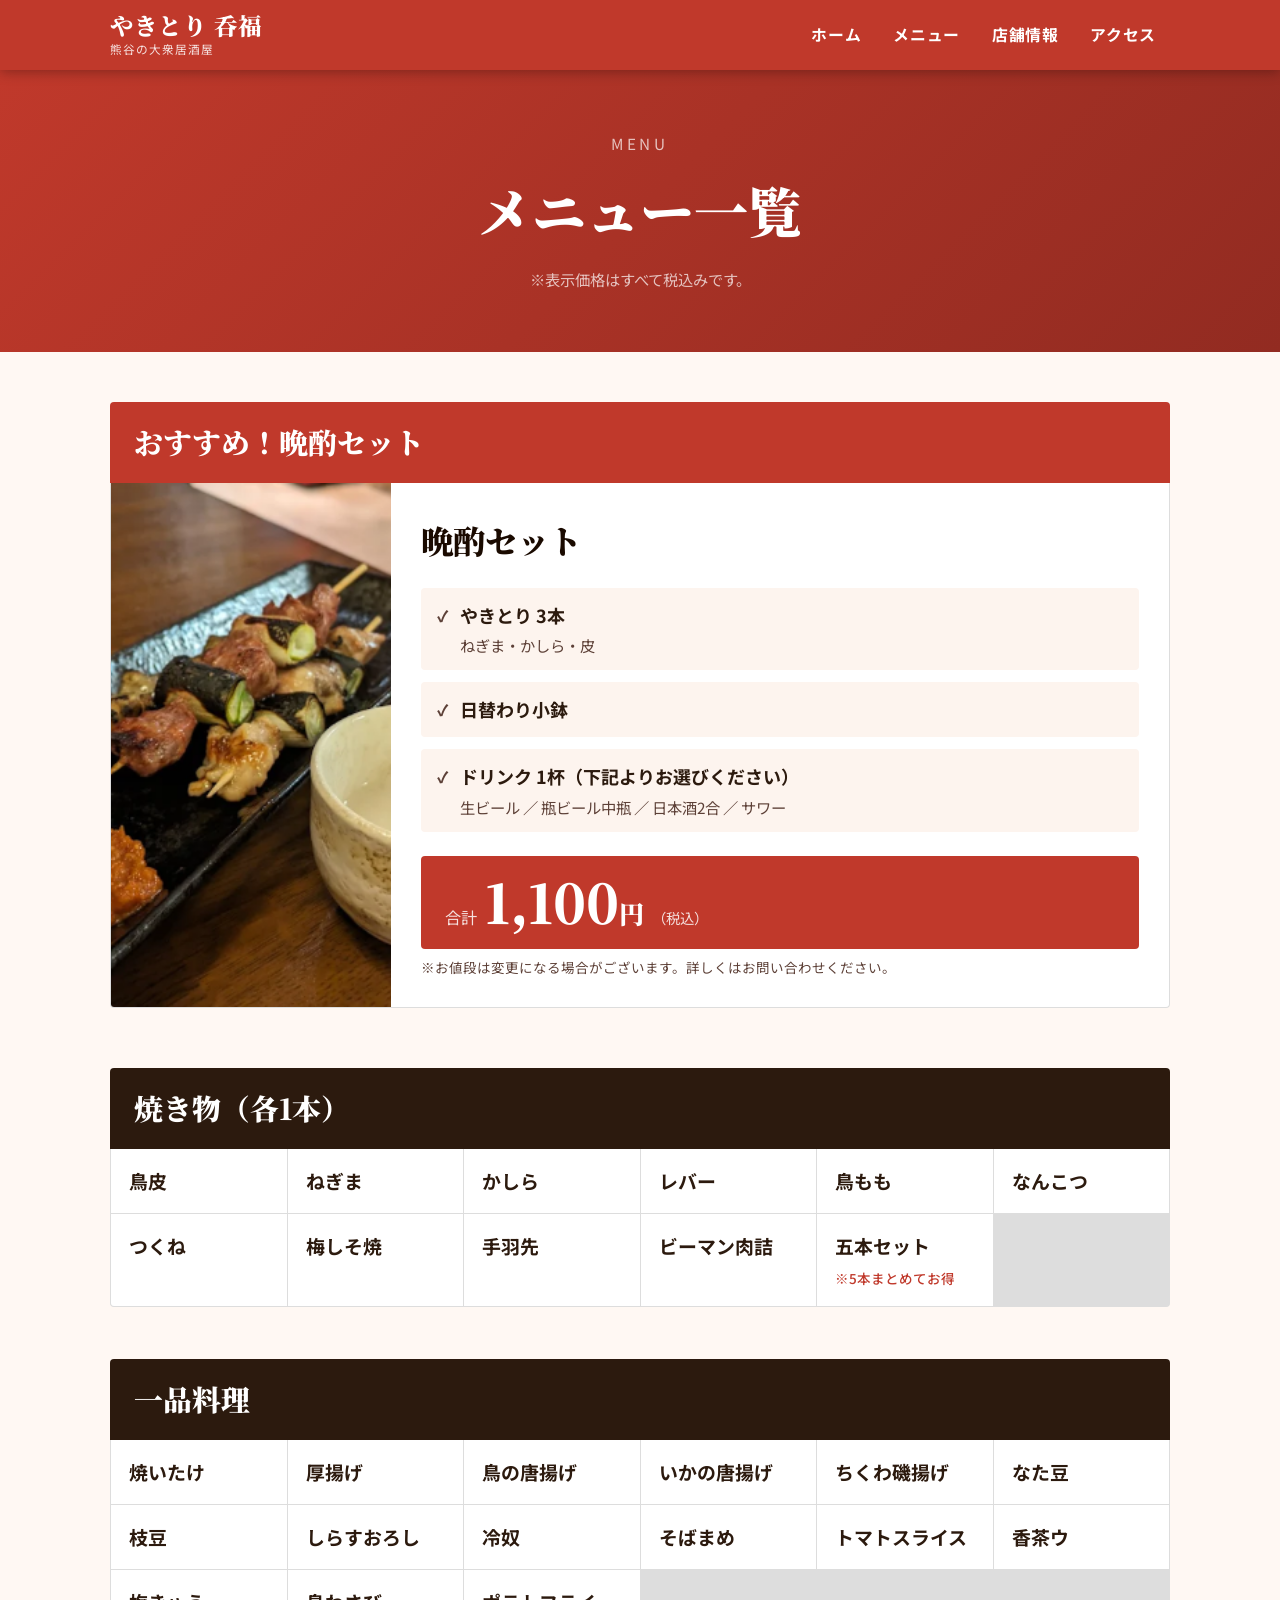
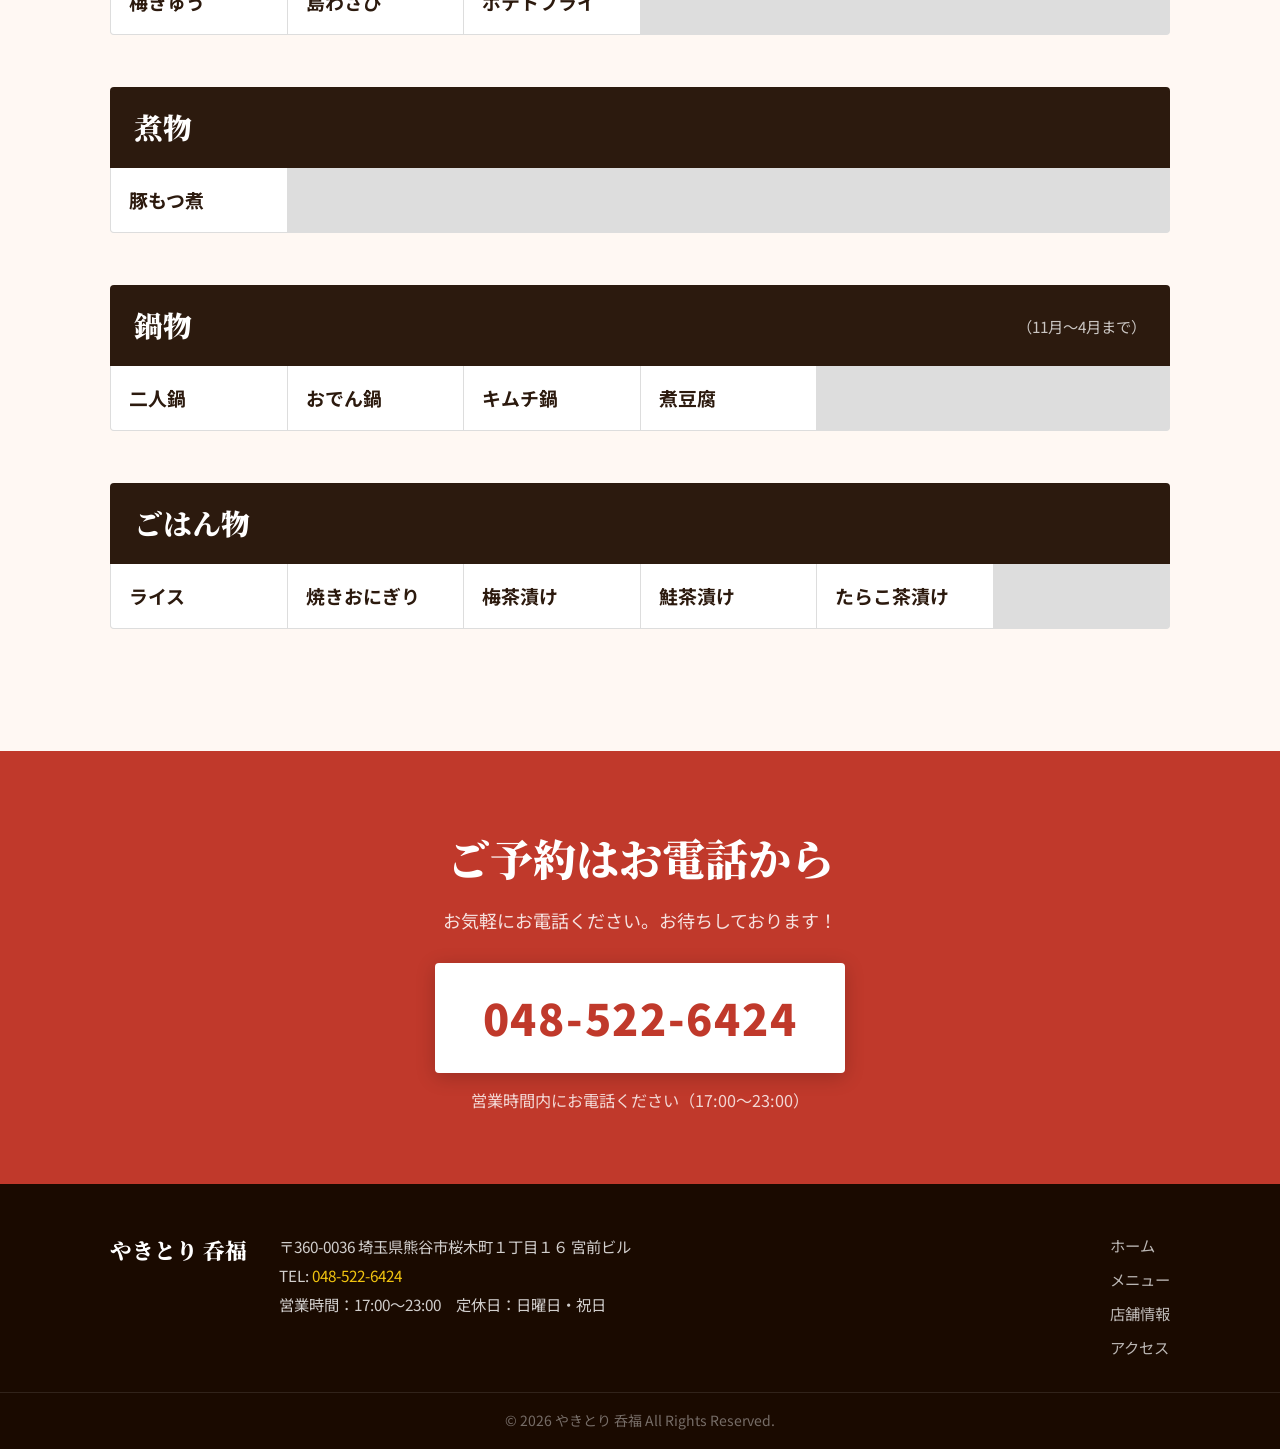
==== menu.html @ 03e9ca2d "Add files via upload" ====
<!DOCTYPE html>
<html lang="ja">
<head>
  <meta charset="UTF-8">
  <meta name="viewport" content="width=device-width, initial-scale=1.0">
  <meta name="description" content="やきとり呑福のメニュー一覧。焼き物・一品料理・煮物・鍋物・ごはん物など豊富なメニューをご用意。埼玉県熊谷市の大衆居酒屋。">
  <title>メニュー | やきとり 呑福 | 熊谷市の大衆居酒屋</title>
  <link rel="preconnect" href="https://fonts.googleapis.com">
  <link rel="preconnect" href="https://fonts.gstatic.com" crossorigin>
  <link href="https://fonts.googleapis.com/css2?family=Noto+Sans+JP:wght@400;500;700;900&family=Noto+Serif+JP:wght@400;700;900&display=swap" rel="stylesheet">
  <link rel="stylesheet" href="style.css">
  <link rel="stylesheet" href="menu.css">
</head>
<body>

  <!-- ヘッダー -->
  <header class="site-header">
    <div class="header-inner">
      <div class="logo-area">
        <div class="logo-text">
          <span class="logo-main">やきとり 呑福</span>
          <span class="logo-sub">熊谷の大衆居酒屋</span>
        </div>
      </div>
      <nav class="main-nav" id="main-nav">
        <a href="index.html" class="nav-link">ホーム</a>
        <a href="menu.html" class="nav-link active">メニュー</a>
        <a href="index.html#info" class="nav-link">店舗情報</a>
        <a href="index.html#access" class="nav-link">アクセス</a>
      </nav>
      <button class="hamburger" id="hamburger" aria-label="メニューを開く">
        <span></span><span></span><span></span>
      </button>
    </div>
  </header>

  <!-- メニューヘッダー -->
  <section class="menu-hero">
    <div class="menu-hero-content">
      <p class="menu-hero-sub">MENU</p>
      <h1 class="menu-hero-title">メニュー一覧</h1>
      <p class="menu-hero-note">※表示価格はすべて税込みです。</p>
    </div>
  </section>

  <main class="menu-main">
    <div class="container">

      <!-- 晩酌セット -->
      <section class="menu-block banshaku-block" id="banshaku-menu">
        <div class="menu-block-header red-header">
          <h2 class="menu-block-title">おすすめ！晩酌セット</h2>
        </div>
        <div class="banshaku-menu-card">
          <div class="banshaku-menu-photo">
            <img src="img/晩酌セット.png" alt="やきとり呑福の晩酌セット" class="banshaku-img">
          </div>
          <div class="banshaku-menu-detail">
            <h3 class="banshaku-menu-name">晩酌セット</h3>
            <ul class="banshaku-menu-list">
              <li>
                <span class="check">&#10003;</span>
                <div>
                  <strong>やきとり 3本</strong>
                  <span>ねぎま・かしら・皮</span>
                </div>
              </li>
              <li>
                <span class="check">&#10003;</span>
                <div>
                  <strong>日替わり小鉢</strong>
                </div>
              </li>
              <li>
                <span class="check">&#10003;</span>
                <div>
                  <strong>ドリンク 1杯（下記よりお選びください）</strong>
                  <span>生ビール ／ 瓶ビール中瓶 ／ 日本酒2合 ／ サワー</span>
                </div>
              </li>
            </ul>
            <div class="banshaku-price">
              <span class="price-label">合計</span>
              <span class="price-value">1,100<span class="price-en">円</span></span>
              <span class="price-tax">（税込）</span>
            </div>
            <p class="banshaku-price-notice">※お値段は変更になる場合がございます。詳しくはお問い合わせください。</p>
          </div>
        </div>
      </section>

      <!-- 焼き物 -->
      <section class="menu-block" id="yakimono">
        <div class="menu-block-header">
          <h2 class="menu-block-title">焼き物（各1本）</h2>
        </div>
        <div class="menu-grid">
          <div class="menu-item">
            <span class="menu-item-name">鳥皮</span>
          </div>
          <div class="menu-item">
            <span class="menu-item-name">ねぎま</span>
          </div>
          <div class="menu-item">
            <span class="menu-item-name">かしら</span>
          </div>
          <div class="menu-item">
            <span class="menu-item-name">レバー</span>
          </div>
          <div class="menu-item">
            <span class="menu-item-name">鳥もも</span>
          </div>
          <div class="menu-item">
            <span class="menu-item-name">なんこつ</span>
          </div>
          <div class="menu-item">
            <span class="menu-item-name">つくね</span>
          </div>
          <div class="menu-item">
            <span class="menu-item-name">梅しそ焼</span>
          </div>
          <div class="menu-item">
            <span class="menu-item-name">手羽先</span>
          </div>
          <div class="menu-item">
            <span class="menu-item-name">ビーマン肉詰</span>
          </div>
          <div class="menu-item">
            <span class="menu-item-name">五本セット</span>
            <span class="menu-item-note">※5本まとめてお得</span>
          </div>
        </div>
      </section>

      <!-- 一品料理 -->
      <section class="menu-block" id="ippin">
        <div class="menu-block-header">
          <h2 class="menu-block-title">一品料理</h2>
        </div>
        <div class="menu-grid">
          <div class="menu-item">
            <span class="menu-item-name">焼いたけ</span>
          </div>
          <div class="menu-item">
            <span class="menu-item-name">厚揚げ</span>
          </div>
          <div class="menu-item">
            <span class="menu-item-name">鳥の唐揚げ</span>
          </div>
          <div class="menu-item">
            <span class="menu-item-name">いかの唐揚げ</span>
          </div>
          <div class="menu-item">
            <span class="menu-item-name">ちくわ磯揚げ</span>
          </div>
          <div class="menu-item">
            <span class="menu-item-name">なた豆</span>
          </div>
          <div class="menu-item">
            <span class="menu-item-name">枝豆</span>
          </div>
          <div class="menu-item">
            <span class="menu-item-name">しらすおろし</span>
          </div>
          <div class="menu-item">
            <span class="menu-item-name">冷奴</span>
          </div>
          <div class="menu-item">
            <span class="menu-item-name">そばまめ</span>
          </div>
          <div class="menu-item">
            <span class="menu-item-name">トマトスライス</span>
          </div>
          <div class="menu-item">
            <span class="menu-item-name">香茶ウ</span>
          </div>
          <div class="menu-item">
            <span class="menu-item-name">梅きゅう</span>
          </div>
          <div class="menu-item">
            <span class="menu-item-name">島わさび</span>
          </div>
          <div class="menu-item">
            <span class="menu-item-name">ポテトフライ</span>
          </div>
        </div>
      </section>

      <!-- 煮物 -->
      <section class="menu-block" id="nimono">
        <div class="menu-block-header">
          <h2 class="menu-block-title">煮物</h2>
        </div>
        <div class="menu-grid">
          <div class="menu-item">
            <span class="menu-item-name">豚もつ煮</span>
          </div>
        </div>
      </section>

      <!-- 鍋物 -->
      <section class="menu-block" id="nabemono">
        <div class="menu-block-header">
          <h2 class="menu-block-title">鍋物</h2>
          <span class="menu-block-note">（11月〜4月まで）</span>
        </div>
        <div class="menu-grid">
          <div class="menu-item">
            <span class="menu-item-name">二人鍋</span>
          </div>
          <div class="menu-item">
            <span class="menu-item-name">おでん鍋</span>
          </div>
          <div class="menu-item">
            <span class="menu-item-name">キムチ鍋</span>
          </div>
          <div class="menu-item">
            <span class="menu-item-name">煮豆腐</span>
          </div>
        </div>
      </section>

      <!-- ごはん物 -->
      <section class="menu-block" id="gohanmono">
        <div class="menu-block-header">
          <h2 class="menu-block-title">ごはん物</h2>
        </div>
        <div class="menu-grid">
          <div class="menu-item">
            <span class="menu-item-name">ライス</span>
          </div>
          <div class="menu-item">
            <span class="menu-item-name">焼きおにぎり</span>
          </div>
          <div class="menu-item">
            <span class="menu-item-name">梅茶漬け</span>
          </div>
          <div class="menu-item">
            <span class="menu-item-name">鮭茶漬け</span>
          </div>
          <div class="menu-item">
            <span class="menu-item-name">たらこ茶漬け</span>
          </div>
        </div>
      </section>

    </div>
  </main>

  <!-- 予約へのCTA -->
  <section class="reserve-section">
    <div class="container">
      <div class="reserve-box">
        <h2 class="reserve-title">ご予約はお電話から</h2>
        <p class="reserve-desc">お気軽にお電話ください。お待ちしております！</p>
        <a href="tel:048-522-6424" class="reserve-tel" id="menu-reserve-tel">
          <span class="tel-number">048-522-6424</span>
        </a>
        <p class="reserve-note">営業時間内にお電話ください（17:00〜23:00）</p>
      </div>
    </div>
  </section>

  <!-- フッター -->
  <footer class="site-footer">
    <div class="footer-inner">
      <div class="footer-logo">
        <span>やきとり 呑福</span>
      </div>
      <div class="footer-info">
        <p>〒360-0036 埼玉県熊谷市桜木町１丁目１６ 宮前ビル</p>
        <p>TEL: <a href="tel:048-522-6424">048-522-6424</a></p>
        <p>営業時間：17:00〜23:00　定休日：日曜日・祝日</p>
      </div>
      <div class="footer-nav">
        <a href="index.html">ホーム</a>
        <a href="menu.html">メニュー</a>
        <a href="index.html#info">店舗情報</a>
        <a href="index.html#access">アクセス</a>
      </div>
    </div>
    <div class="footer-copy">
      <p>&copy; 2026 やきとり 呑福 All Rights Reserved.</p>
    </div>
  </footer>

  <script src="script.js"></script>
</body>
</html>
---- style.css ----
/* ============================
   やきとり呑福 - メインスタイル
   ============================ */

/* CSS変数（カラーパレット） */
:root {
  --red-primary: #c0392b;
  --red-dark: #922b21;
  --red-light: #e74c3c;
  --red-pale: #fdecea;
  --warm-orange: #e67e22;
  --gold: #f1c40f;
  --dark: #1a0a00;
  --dark-brown: #2c1a0e;
  --mid-brown: #5d4037;
  --text-main: #2c1a0e;
  --text-sub: #5d4037;
  --bg-warm: #fff8f3;
  --bg-section: #fdf4ee;
  --white: #ffffff;
  --shadow: 0 4px 20px rgba(0,0,0,0.12);
  --shadow-strong: 0 8px 40px rgba(0,0,0,0.25);
  --radius: 4px;
  --radius-lg: 8px;
}

/* リセット・基本 */
*, *::before, *::after {
  box-sizing: border-box;
  margin: 0;
  padding: 0;
}

html {
  scroll-behavior: smooth;
  font-size: 18px; /* お年寄りに配慮した大きめフォント */
}

body {
  font-family: 'Noto Sans JP', sans-serif;
  color: var(--text-main);
  background: var(--bg-warm);
  line-height: 1.7;
}

img {
  max-width: 100%;
  height: auto;
  display: block;
}

a {
  text-decoration: none;
  color: inherit;
}

/* ============================
   コンテナ
   ============================ */
.container {
  max-width: 1100px;
  margin: 0 auto;
  padding: 0 20px;
}

/* ============================
   ヘッダー
   ============================ */
.site-header {
  position: sticky;
  top: 0;
  z-index: 100;
  background: var(--red-primary);
  box-shadow: 0 2px 12px rgba(0,0,0,0.3);
}

.header-inner {
  max-width: 1100px;
  margin: 0 auto;
  padding: 0 20px;
  display: flex;
  align-items: center;
  justify-content: space-between;
  height: 70px;
}

.logo-area {
  display: flex;
  align-items: center;
  gap: 12px;
}

.logo-icon {
  font-size: 2rem;
}

.logo-text {
  display: flex;
  flex-direction: column;
}

.logo-main {
  font-family: 'Noto Serif JP', serif;
  font-size: 1.3rem;
  font-weight: 900;
  color: var(--white);
  letter-spacing: 0.05em;
  line-height: 1.2;
}

.logo-sub {
  font-size: 0.65rem;
  color: rgba(255,255,255,0.85);
  letter-spacing: 0.08em;
}

.main-nav {
  display: flex;
  align-items: center;
  gap: 4px;
}

.nav-link {
  color: var(--white);
  font-size: 0.88rem;
  font-weight: 700;
  padding: 8px 14px;
  border-radius: 6px;
  transition: background 0.2s;
  letter-spacing: 0.04em;
}

.nav-link:hover,
.nav-link.active {
  background: rgba(255,255,255,0.2);
}

/* ハンバーガー */
.hamburger {
  display: none;
  flex-direction: column;
  gap: 5px;
  background: none;
  border: none;
  cursor: pointer;
  padding: 6px;
}

.hamburger span {
  display: block;
  width: 26px;
  height: 3px;
  background: var(--white);
  border-radius: 3px;
  transition: all 0.3s;
}

/* ============================
   ヒーロー
   ============================ */
.hero {
  position: relative;
  min-height: 90vh;
  display: flex;
  align-items: center;
  justify-content: center;
  text-align: center;
  overflow: hidden;
}

.hero-bg-slides {
  position: absolute;
  inset: 0;
  z-index: 1;
}

.hero-slide {
  position: absolute;
  inset: 0;
  background-size: cover;
  background-position: center;
  opacity: 0;
  transition: opacity 1.5s ease-in-out;
}

.hero-slide.active {
  opacity: 1;
}

.hero-overlay {
  position: absolute;
  inset: 0;
  background: linear-gradient(
    160deg,
    rgba(192,57,43,0.85) 0%,
    rgba(26,10,0,0.7) 60%,
    rgba(192,57,43,0.5) 100%
  );
  z-index: 2;
}

.hero-content {
  position: relative;
  z-index: 3;
  padding: 40px 20px;
}

.hero-catch {
  display: inline-block;
  background: var(--gold);
  color: var(--dark);
  font-size: 1rem;
  font-weight: 900;
  padding: 6px 20px;
  border-radius: 2px;
  margin-bottom: 24px;
  letter-spacing: 0.05em;
  animation: fadeInDown 0.8s ease;
}

.hero-title {
  font-family: 'Noto Serif JP', serif;
  font-size: clamp(3rem, 10vw, 5.5rem);
  font-weight: 900;
  color: var(--white);
  line-height: 1.15;
  margin-bottom: 48px;
  text-shadow: 0 2px 12px rgba(0,0,0,0.5);
  animation: fadeInDown 0.9s ease;
}

.hero-title-accent {
  color: var(--gold);
  display: inline-block;
}

.hero-sub {
  font-size: clamp(1rem, 3vw, 1.2rem);
  color: rgba(255,255,255,0.92);
  margin-bottom: 36px;
  line-height: 1.8;
  animation: fadeInUp 1s ease;
}

.hero-buttons {
  display: flex;
  gap: 16px;
  justify-content: center;
  flex-wrap: wrap;
  animation: fadeInUp 1.1s ease;
}

.hero-buttons .btn {
  padding: 10px 24px;
  font-size: 0.88rem;
}

/* ============================
   ボタン
   ============================ */
.btn {
  display: inline-flex;
  align-items: center;
  gap: 8px;
  padding: 16px 32px;
  border-radius: 4px;
  font-size: 1rem;
  font-weight: 900;
  letter-spacing: 0.05em;
  cursor: pointer;
  transition: all 0.25s;
  border: 3px solid transparent;
  white-space: nowrap;
}

.btn-primary {
  background: var(--gold);
  color: var(--dark);
  border-color: var(--gold);
  box-shadow: 0 4px 16px rgba(241,196,15,0.5);
}

.btn-primary:hover {
  background: #e6b800;
  transform: translateY(-3px);
  box-shadow: 0 8px 24px rgba(241,196,15,0.6);
}

.btn-outline {
  background: transparent;
  color: var(--white);
  border-color: var(--white);
}

.btn-outline:hover {
  background: var(--white);
  color: var(--red-primary);
  transform: translateY(-3px);
}

.btn-red {
  background: var(--red-primary);
  color: var(--white);
  border-color: var(--red-primary);
  box-shadow: 0 4px 16px rgba(192,57,43,0.4);
  padding: 18px 40px;
  font-size: 1.1rem;
}

.btn-red:hover {
  background: var(--red-dark);
  transform: translateY(-3px);
  box-shadow: 0 8px 24px rgba(192,57,43,0.5);
}

/* ============================
   セクション共通
   ============================ */
.section-title {
  font-family: 'Noto Serif JP', serif;
  font-size: clamp(1.6rem, 4vw, 2.2rem);
  font-weight: 900;
  color: var(--red-primary);
  text-align: center;
  margin-bottom: 12px;
  position: relative;
}

.section-title::after {
  content: '';
  display: block;
  width: 60px;
  height: 4px;
  background: var(--red-primary);
  margin: 12px auto 0;
  border-radius: 2px;
}

.section-desc {
  text-align: center;
  color: var(--text-sub);
  font-size: 0.95rem;
  margin-bottom: 32px;
}

.section-badge {
  text-align: center;
  font-size: 1.1rem;
  font-weight: 900;
  color: var(--warm-orange);
  margin-bottom: 8px;
  letter-spacing: 0.1em;
}

/* ============================
   晩酌セット
   ============================ */
.banshaku-section {
  padding: 70px 0;
  background: var(--red-pale);
}

.banshaku-card {
  display: grid;
  grid-template-columns: 1fr 1.4fr;
  gap: 40px;
  background: var(--white);
  border-radius: var(--radius-lg);
  overflow: hidden;
  box-shadow: var(--shadow-strong);
  margin-top: 32px;
  border: 3px solid var(--red-light);
}

.banshaku-photo {
  background: #e0e0e0;
  min-height: 360px;
  display: flex;
  align-items: center;
  justify-content: center;
}

.photo-placeholder {
  display: flex;
  flex-direction: column;
  align-items: center;
  gap: 10px;
  color: #999;
}



.placeholder-text {
  font-size: 0.85rem;
}

.banshaku-detail {
  padding: 36px 36px 36px 0;
  display: flex;
  flex-direction: column;
  justify-content: center;
}

.banshaku-badge {
  display: inline-block;
  background: var(--red-primary);
  color: var(--white);
  font-size: 0.8rem;
  font-weight: 700;
  padding: 4px 14px;
  border-radius: 2px;
  margin-bottom: 10px;
}

.banshaku-name {
  font-family: 'Noto Serif JP', serif;
  font-size: clamp(1.6rem, 3vw, 2.2rem);
  font-weight: 900;
  color: var(--dark);
  margin-bottom: 24px;
}

.banshaku-contents {
  display: flex;
  flex-direction: column;
  gap: 12px;
  margin-bottom: 28px;
}

.banshaku-item {
  background: var(--bg-section);
  padding: 12px 16px;
  border-radius: var(--radius);
}

.item-text {
  display: flex;
  flex-direction: column;
  gap: 2px;
}

.item-text strong {
  font-size: 1.05rem;
  color: var(--text-main);
}

.item-text span {
  font-size: 0.85rem;
  color: var(--text-sub);
}

.banshaku-plus {
  text-align: center;
  font-size: 1.5rem;
  font-weight: 900;
  color: var(--red-primary);
  margin: -4px 0;
}

.banshaku-price {
  background: var(--red-primary);
  border-radius: var(--radius);
  padding: 18px 24px;
  display: flex;
  align-items: baseline;
  gap: 8px;
  color: var(--white);
}

.price-label {
  font-size: 0.9rem;
  opacity: 0.85;
}

.price-value {
  font-family: 'Noto Serif JP', serif;
  font-size: clamp(2.2rem, 5vw, 3rem);
  font-weight: 900;
  line-height: 1;
}

.price-en {
  font-size: 1.4rem;
}

.price-tax {
  font-size: 0.8rem;
  opacity: 0.85;
}

.banshaku-price-notice {
  font-size: 0.75rem;
  color: var(--text-sub);
  margin-top: 8px;
  line-height: 1.5;
}

/* ============================
   メッセージセクション
   ============================ */
.message-section {
  padding: 70px 0;
  background: var(--dark-brown);
}

.message-grid {
  display: grid;
  grid-template-columns: repeat(3, 1fr);
  gap: 28px;
}

.message-item {
  background: rgba(255,255,255,0.06);
  border: 1px solid rgba(255,255,255,0.1);
  border-radius: var(--radius);
  padding: 36px 24px;
  text-align: center;
  transition: transform 0.3s, background 0.3s;
}

.message-item:hover {
  transform: translateY(-6px);
  background: rgba(255,255,255,0.1);
}



.message-item h3 {
  font-family: 'Noto Serif JP', serif;
  font-size: 1.15rem;
  font-weight: 700;
  color: var(--gold);
  margin-bottom: 10px;
}

.message-item p {
  font-size: 0.9rem;
  color: rgba(255,255,255,0.8);
  line-height: 1.8;
}

/* ============================
   メニュープレビュー
   ============================ */
.menu-preview-section {
  padding: 70px 0;
  background: var(--bg-section);
}

/* カルーセルスライダー */
.menu-carousel {
  position: relative;
  max-width: 800px;
  margin: 0 auto 40px;
  overflow: hidden;
  border-radius: var(--radius-lg);
  border: 3px solid var(--red-light);
  box-shadow: var(--shadow-strong);
}

.carousel-inner {
  display: flex;
  transition: transform 0.5s ease-in-out;
  width: 100%;
}

.carousel-item {
  min-width: 100%;
  box-sizing: border-box;
}

.carousel-img {
  width: 100%;
  height: 450px;
  object-fit: cover;
  display: block;
}

.banshaku-img {
  width: 100%;
  height: 100%;
  object-fit: cover;
  display: block;
}



/* ドットインジケーター */
.carousel-dots {
  position: absolute;
  bottom: 20px;
  left: 50%;
  transform: translateX(-50%);
  display: flex;
  gap: 10px;
  z-index: 10;
}

.carousel-dots .dot {
  width: 12px;
  height: 12px;
  background: rgba(255, 255, 255, 0.5);
  border-radius: 50%;
  cursor: pointer;
  transition: background 0.3s;
}

.carousel-dots .dot.active {
  background: var(--red-primary);
  width: 24px;
  border-radius: 6px;
}

.menu-more-area {
  text-align: center;
}

/* ============================
   予約セクション
   ============================ */
.reserve-section {
  padding: 70px 0;
  background: var(--red-primary);
}

.reserve-box {
  text-align: center;
}

.reserve-title {
  font-family: 'Noto Serif JP', serif;
  font-size: clamp(1.6rem, 4vw, 2.4rem);
  font-weight: 900;
  color: var(--white);
  margin-bottom: 10px;
}

.reserve-desc {
  color: rgba(255,255,255,0.85);
  margin-bottom: 28px;
  font-size: 1rem;
}

.reserve-tel {
  display: inline-flex;
  align-items: center;
  gap: 12px;
  background: var(--white);
  border-radius: 4px;
  padding: 18px 48px;
  margin-bottom: 14px;
  box-shadow: 0 4px 20px rgba(0,0,0,0.2);
  transition: transform 0.25s, box-shadow 0.25s;
}

.reserve-tel:hover {
  transform: scale(1.04);
  box-shadow: 0 8px 32px rgba(0,0,0,0.3);
}



.tel-number {
  font-size: clamp(1.5rem, 5vw, 2.4rem);
  font-weight: 900;
  color: var(--red-primary);
  letter-spacing: 0.04em;
}

.reserve-note {
  color: rgba(255,255,255,0.8);
  font-size: 0.9rem;
}

/* ============================
   店舗情報
   ============================ */
.info-section {
  padding: 70px 0;
  background: var(--white);
}

.info-table-wrap {
  max-width: 700px;
  margin: 36px auto 0;
}

.info-table {
  width: 100%;
  border-collapse: collapse;
}

.info-table th,
.info-table td {
  padding: 18px 20px;
  border-bottom: 1px solid #f0e0d6;
  text-align: left;
  font-size: 1rem;
  vertical-align: top;
}

.info-table th {
  width: 130px;
  font-weight: 900;
  color: var(--red-primary);
  background: var(--red-pale);
  border-right: 3px solid var(--red-primary);
}

.info-table td {
  color: var(--text-main);
}

.time-big {
  font-size: 1.3rem;
  color: var(--red-primary);
}

.info-tel-link {
  color: var(--red-primary);
  font-weight: 700;
  font-size: 1.2rem;
  text-decoration: underline;
}

/* ============================
   アクセス
   ============================ */
.access-section {
  padding: 70px 0;
  background: var(--bg-section);
}

.access-address {
  text-align: center;
  font-size: 1rem;
  color: var(--text-sub);
  margin: 16px 0 28px;
}

.map-container {
  border-radius: var(--radius);
  overflow: hidden;
  box-shadow: var(--shadow-strong);
  border: 3px solid var(--red-light);
}

/* ============================
   フッター
   ============================ */
.site-footer {
  background: var(--dark);
  color: rgba(255,255,255,0.8);
}

.footer-inner {
  max-width: 1100px;
  margin: 0 auto;
  padding: 48px 20px 32px;
  display: grid;
  grid-template-columns: auto 1fr auto;
  gap: 32px;
  align-items: start;
}

.footer-logo {
  display: flex;
  align-items: center;
  gap: 10px;
  font-family: 'Noto Serif JP', serif;
  font-size: 1.2rem;
  font-weight: 900;
  color: var(--white);
}

.footer-logo .logo-icon {
  font-size: 1.8rem;
}

.footer-info {
  font-size: 0.85rem;
  line-height: 1.9;
}

.footer-info a {
  color: var(--gold);
}

.footer-nav {
  display: flex;
  flex-direction: column;
  gap: 8px;
  font-size: 0.85rem;
}

.footer-nav a {
  color: rgba(255,255,255,0.7);
  transition: color 0.2s;
}

.footer-nav a:hover {
  color: var(--gold);
}

.footer-copy {
  text-align: center;
  padding: 16px 20px;
  border-top: 1px solid rgba(255,255,255,0.1);
  font-size: 0.78rem;
  color: rgba(255,255,255,0.4);
}

/* ============================
   アニメーション
   ============================ */
@keyframes fadeInDown {
  from { opacity: 0; transform: translateY(-30px); }
  to   { opacity: 1; transform: translateY(0); }
}

@keyframes fadeInUp {
  from { opacity: 0; transform: translateY(30px); }
  to   { opacity: 1; transform: translateY(0); }
}

.fade-in {
  opacity: 0;
  transform: translateY(30px);
  transition: opacity 0.7s ease, transform 0.7s ease;
}

.fade-in.visible {
  opacity: 1;
  transform: translateY(0);
}

/* ============================
   レスポンシブ
   ============================ */
@media (max-width: 768px) {
  html {
    font-size: 16px;
  }

  /* ハンバーガーメニュー表示 */
  .hamburger {
    display: flex;
  }

  .main-nav {
    display: none;
    position: absolute;
    top: 70px;
    left: 0;
    right: 0;
    background: var(--red-dark);
    flex-direction: column;
    padding: 16px 20px;
    gap: 4px;
    box-shadow: 0 4px 16px rgba(0,0,0,0.3);
  }

  .main-nav.open {
    display: flex;
  }

  .nav-link {
    padding: 12px 16px;
    font-size: 1rem;
  }

  /* ヒーロー */
  .hero {
    min-height: 80vh;
  }

  .hero-title {
    font-size: 2.8rem;
  }

  .hero-buttons {
    flex-direction: column;
    align-items: center;
  }

  .btn {
    width: 100%;
    max-width: 320px;
    justify-content: center;
  }

  /* 晩酌セット */
  .banshaku-card {
    grid-template-columns: 1fr;
  }

  .banshaku-photo {
    min-height: 200px;
  }

  .banshaku-detail {
    padding: 24px;
  }

  /* メッセージ */
  .message-grid {
    grid-template-columns: 1fr;
    gap: 16px;
  }

  /* メニュー */
  .carousel-img {
    height: 250px;
  }

  /* テーブル */
  .info-table th {
    width: 100px;
    font-size: 0.9rem;
  }

  /* フッター */
  .footer-inner {
    grid-template-columns: 1fr;
    gap: 20px;
  }

  /* 電話番号 */
  .reserve-tel {
    padding: 14px 28px;
  }

  .tel-number {
    font-size: 1.6rem;
  }
}

@media (max-width: 480px) {
  .banshaku-detail {
    padding: 20px 16px;
  }

  .info-table th,
  .info-table td {
    padding: 14px 12px;
    font-size: 0.9rem;
  }

  .info-table th {
    width: 85px;
  }
}
---- menu.css ----
/* ============================
   メニューページ専用スタイル
   ============================ */

/* メニューヒーロー */
.menu-hero {
  background: linear-gradient(135deg, var(--red-primary) 0%, var(--red-dark) 100%);
  padding: 60px 20px;
  text-align: center;
}

.menu-hero-sub {
  font-size: 0.85rem;
  letter-spacing: 0.25em;
  color: rgba(255,255,255,0.7);
  margin-bottom: 8px;
}

.menu-hero-title {
  font-family: 'Noto Serif JP', serif;
  font-size: clamp(2rem, 5vw, 3rem);
  font-weight: 900;
  color: var(--white);
  margin-bottom: 10px;
}

.menu-hero-note {
  font-size: 0.85rem;
  color: rgba(255,255,255,0.7);
}

/* メインコンテンツ */
.menu-main {
  padding: 50px 0 70px;
  background: var(--bg-warm);
}

/* メニューブロック */
.menu-block {
  margin-bottom: 52px;
}

.menu-block-header {
  display: flex;
  align-items: center;
  gap: 12px;
  background: var(--dark-brown);
  color: var(--white);
  padding: 16px 24px;
  border-radius: var(--radius) var(--radius) 0 0;
  margin-bottom: 0;
}

.menu-block-header.red-header {
  background: var(--red-primary);
}



.menu-block-title {
  font-family: 'Noto Serif JP', serif;
  font-size: clamp(1.2rem, 3vw, 1.6rem);
  font-weight: 900;
  color: var(--white);
}

.menu-block-note {
  font-size: 0.85rem;
  color: rgba(255,255,255,0.75);
  margin-left: auto;
}

/* メニューグリッド */
.menu-grid {
  display: grid;
  grid-template-columns: repeat(auto-fill, minmax(160px, 1fr));
  gap: 1px;
  background: #ddd;
  border: 1px solid #ddd;
  border-top: none;
  border-radius: 0 0 var(--radius) var(--radius);
  overflow: hidden;
}

.menu-item {
  background: var(--white);
  padding: 16px 18px;
  display: flex;
  flex-direction: column;
  gap: 4px;
  transition: background 0.2s;
}

.menu-item:hover {
  background: var(--red-pale);
}

.menu-item-name {
  font-size: 1.05rem;
  font-weight: 700;
  color: var(--text-main);
}

.menu-item-note {
  font-size: 0.75rem;
  color: var(--red-primary);
  font-weight: 500;
}

/* 晩酌セット（メニューページ版） */
.banshaku-block {
  margin-bottom: 60px;
}

.banshaku-menu-card {
  display: grid;
  grid-template-columns: 280px 1fr;
  background: var(--white);
  border: 1px solid #ddd;
  border-top: none;
  border-radius: 0 0 var(--radius) var(--radius);
  overflow: hidden;
}

.banshaku-menu-photo {
  background: #e0e0e0;
  min-height: 260px;
  display: flex;
  align-items: center;
  justify-content: center;
}

.banshaku-img {
  width: 100%;
  height: 100%;
  object-fit: cover;
  display: block;
}

.banshaku-menu-detail {
  padding: 30px;
}

.banshaku-menu-name {
  font-family: 'Noto Serif JP', serif;
  font-size: 1.8rem;
  font-weight: 900;
  color: var(--dark);
  margin-bottom: 20px;
}

.banshaku-menu-list {
  list-style: none;
  display: flex;
  flex-direction: column;
  gap: 12px;
  margin-bottom: 24px;
}

.banshaku-menu-list li {
  display: flex;
  align-items: flex-start;
  gap: 12px;
  padding: 12px 16px;
  background: var(--bg-section);
  border-radius: var(--radius);
}

.check {
  color: var(--red-primary);
  font-size: 1.1rem;
  font-weight: 900;
  flex-shrink: 0;
  margin-top: 2px;
}

.banshaku-menu-list li div {
  display: flex;
  flex-direction: column;
  gap: 2px;
}

.banshaku-menu-list li strong {
  font-size: 1rem;
  color: var(--text-main);
}

.banshaku-menu-list li span {
  font-size: 0.85rem;
  color: var(--text-sub);
}

/* ============================
   レスポンシブ（メニューページ）
   ============================ */
@media (max-width: 768px) {
  .banshaku-menu-card {
    grid-template-columns: 1fr;
  }

  .banshaku-menu-photo {
    min-height: 180px;
  }

  .banshaku-menu-detail {
    padding: 20px;
  }

  .menu-grid {
    grid-template-columns: repeat(auto-fill, minmax(130px, 1fr));
  }

  .menu-block-header {
    padding: 14px 16px;
  }

  .menu-block-note {
    display: none;
  }
}

@media (max-width: 480px) {
  .menu-grid {
    grid-template-columns: 1fr 1fr;
  }

  .menu-item {
    padding: 14px 12px;
  }

  .menu-item-name {
    font-size: 0.95rem;
  }
}
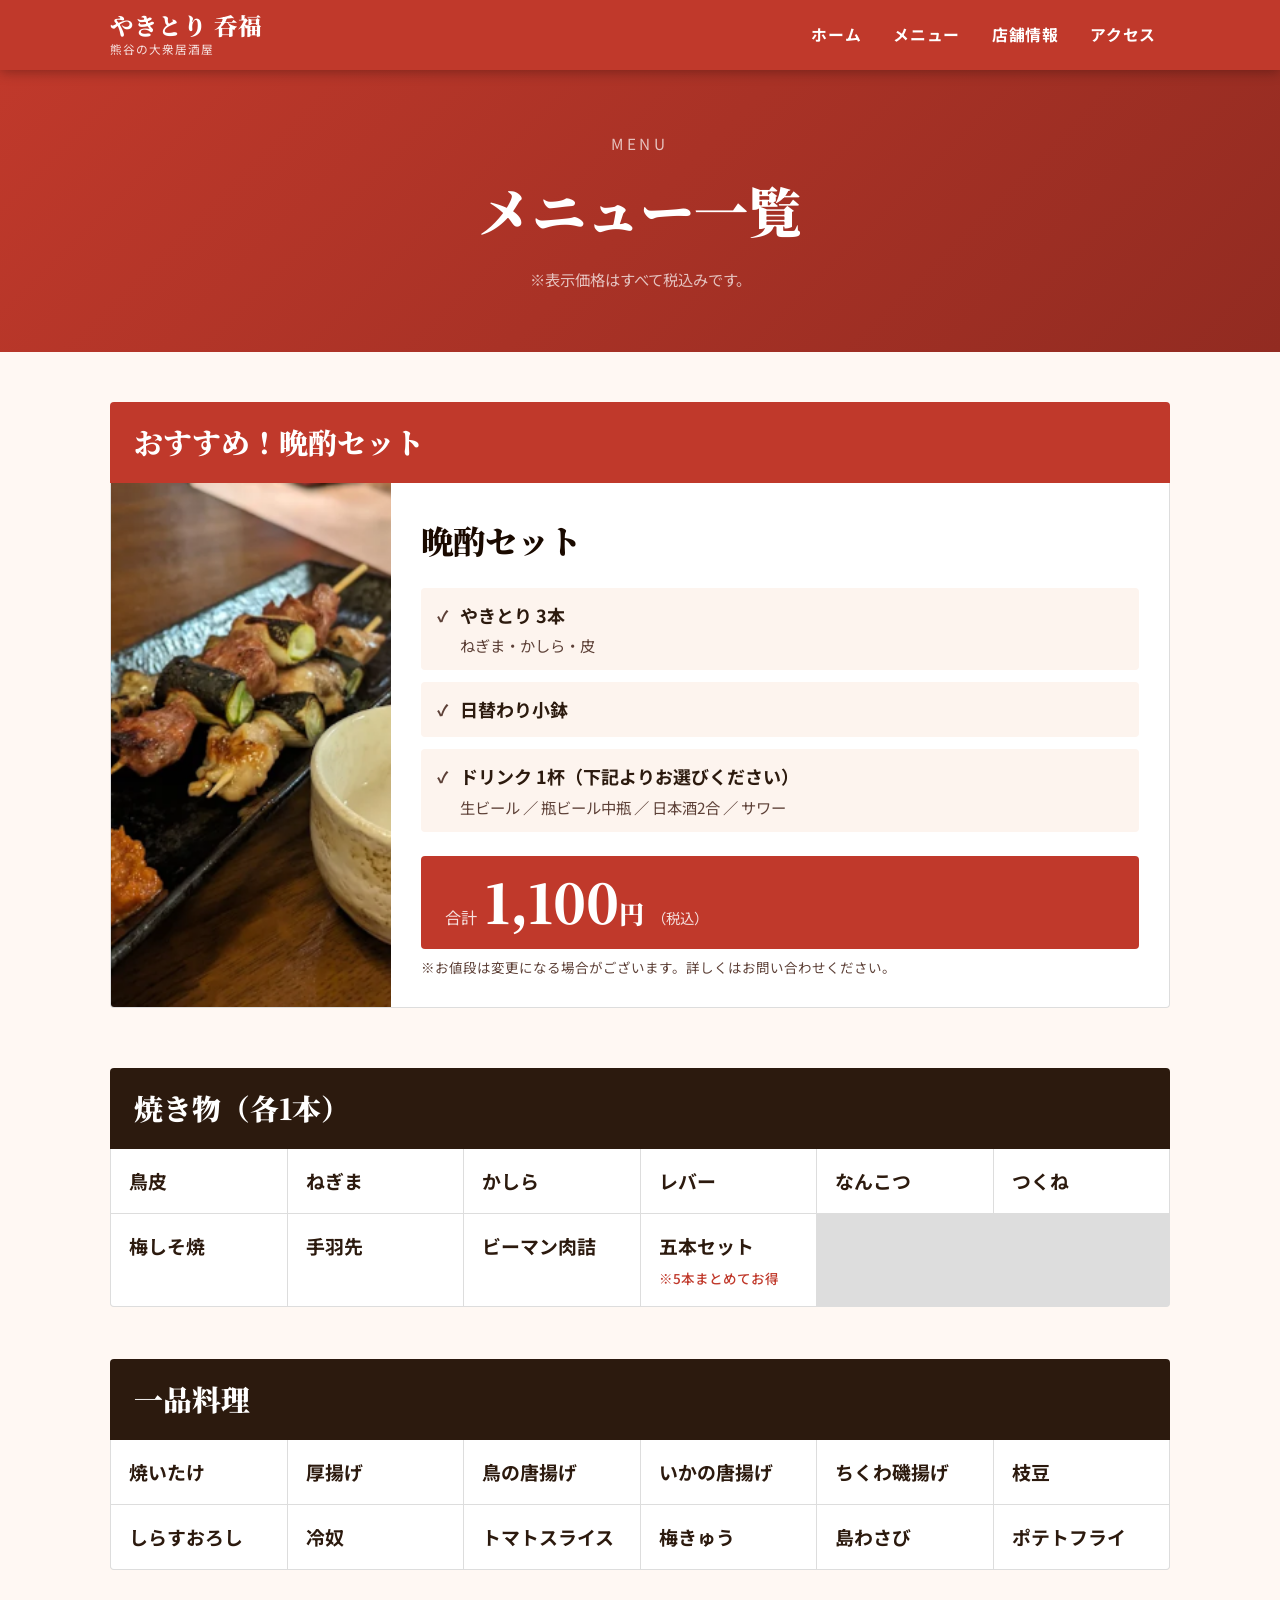
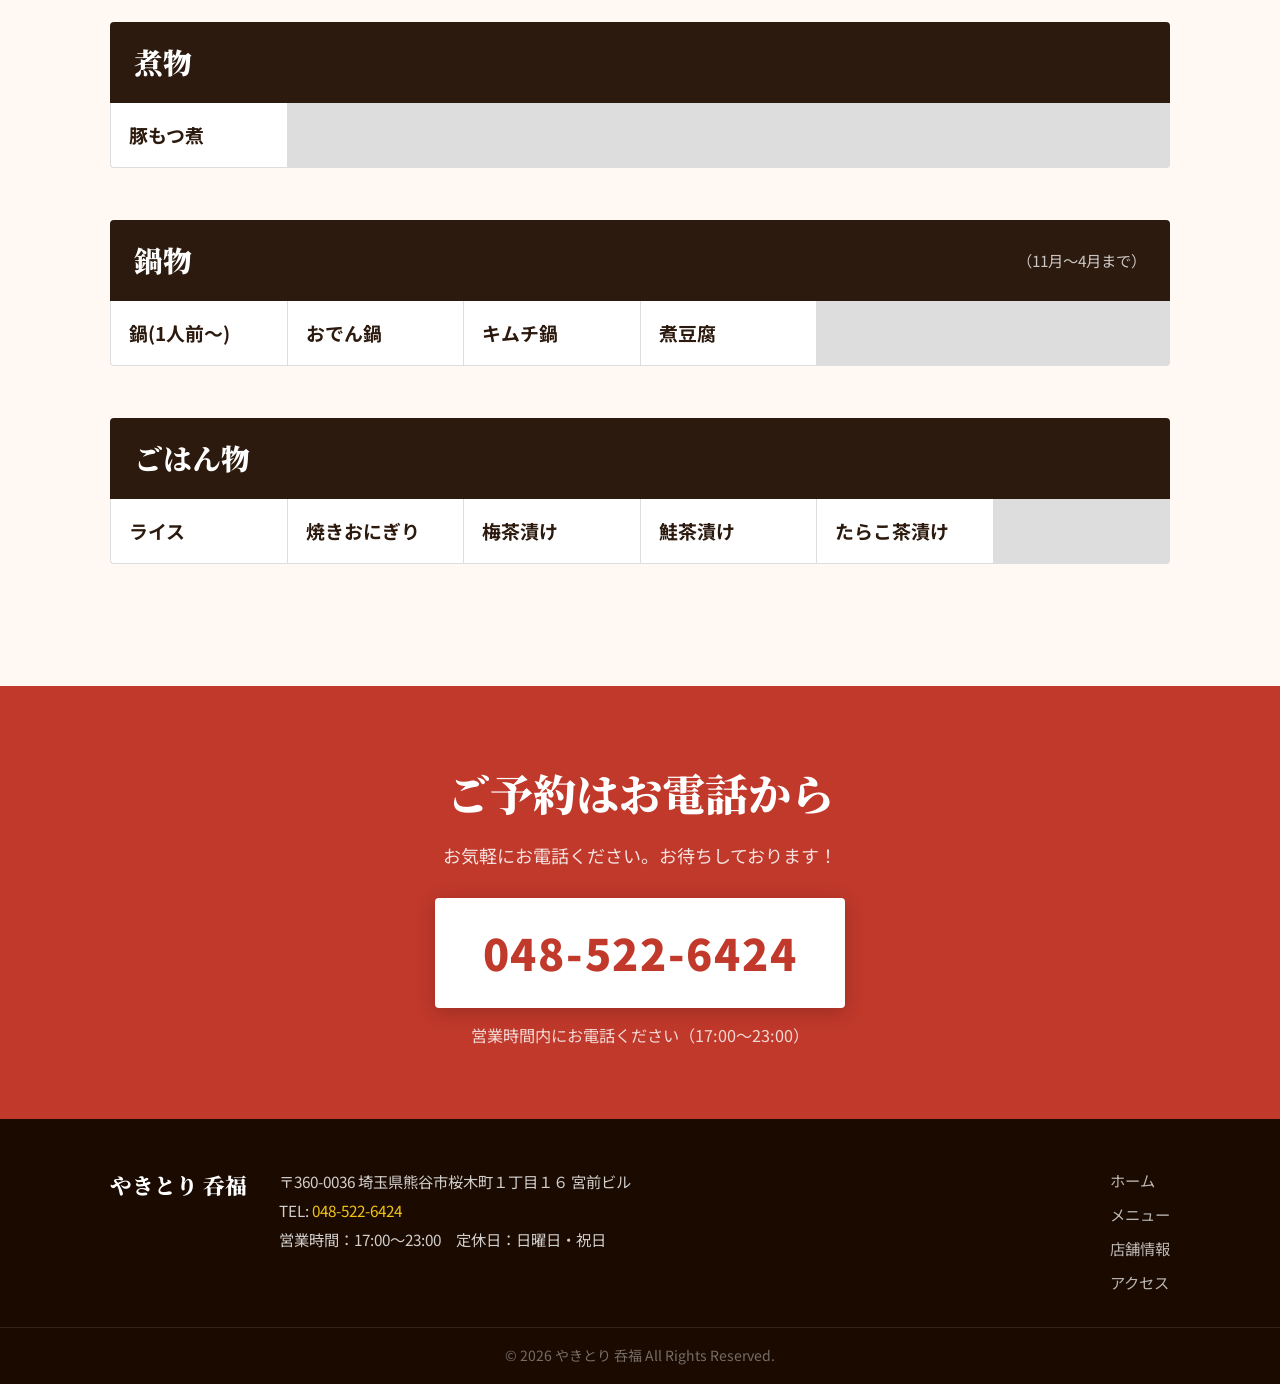
==== commit ff91a848: "Add files via upload" ====
--- a/menu.html
+++ b/menu.html
@@ -108,9 +108,6 @@
             <span class="menu-item-name">レバー</span>
           </div>
           <div class="menu-item">
-            <span class="menu-item-name">鳥もも</span>
-          </div>
-          <div class="menu-item">
             <span class="menu-item-name">なんこつ</span>
           </div>
           <div class="menu-item">
@@ -154,9 +151,6 @@
             <span class="menu-item-name">ちくわ磯揚げ</span>
           </div>
           <div class="menu-item">
-            <span class="menu-item-name">なた豆</span>
-          </div>
-          <div class="menu-item">
             <span class="menu-item-name">枝豆</span>
           </div>
           <div class="menu-item">
@@ -166,13 +160,7 @@
             <span class="menu-item-name">冷奴</span>
           </div>
           <div class="menu-item">
-            <span class="menu-item-name">そばまめ</span>
-          </div>
-          <div class="menu-item">
             <span class="menu-item-name">トマトスライス</span>
-          </div>
-          <div class="menu-item">
-            <span class="menu-item-name">香茶ウ</span>
           </div>
           <div class="menu-item">
             <span class="menu-item-name">梅きゅう</span>
@@ -206,7 +194,7 @@
         </div>
         <div class="menu-grid">
           <div class="menu-item">
-            <span class="menu-item-name">二人鍋</span>
+            <span class="menu-item-name">鍋(1人前～)</span>
           </div>
           <div class="menu-item">
             <span class="menu-item-name">おでん鍋</span>
